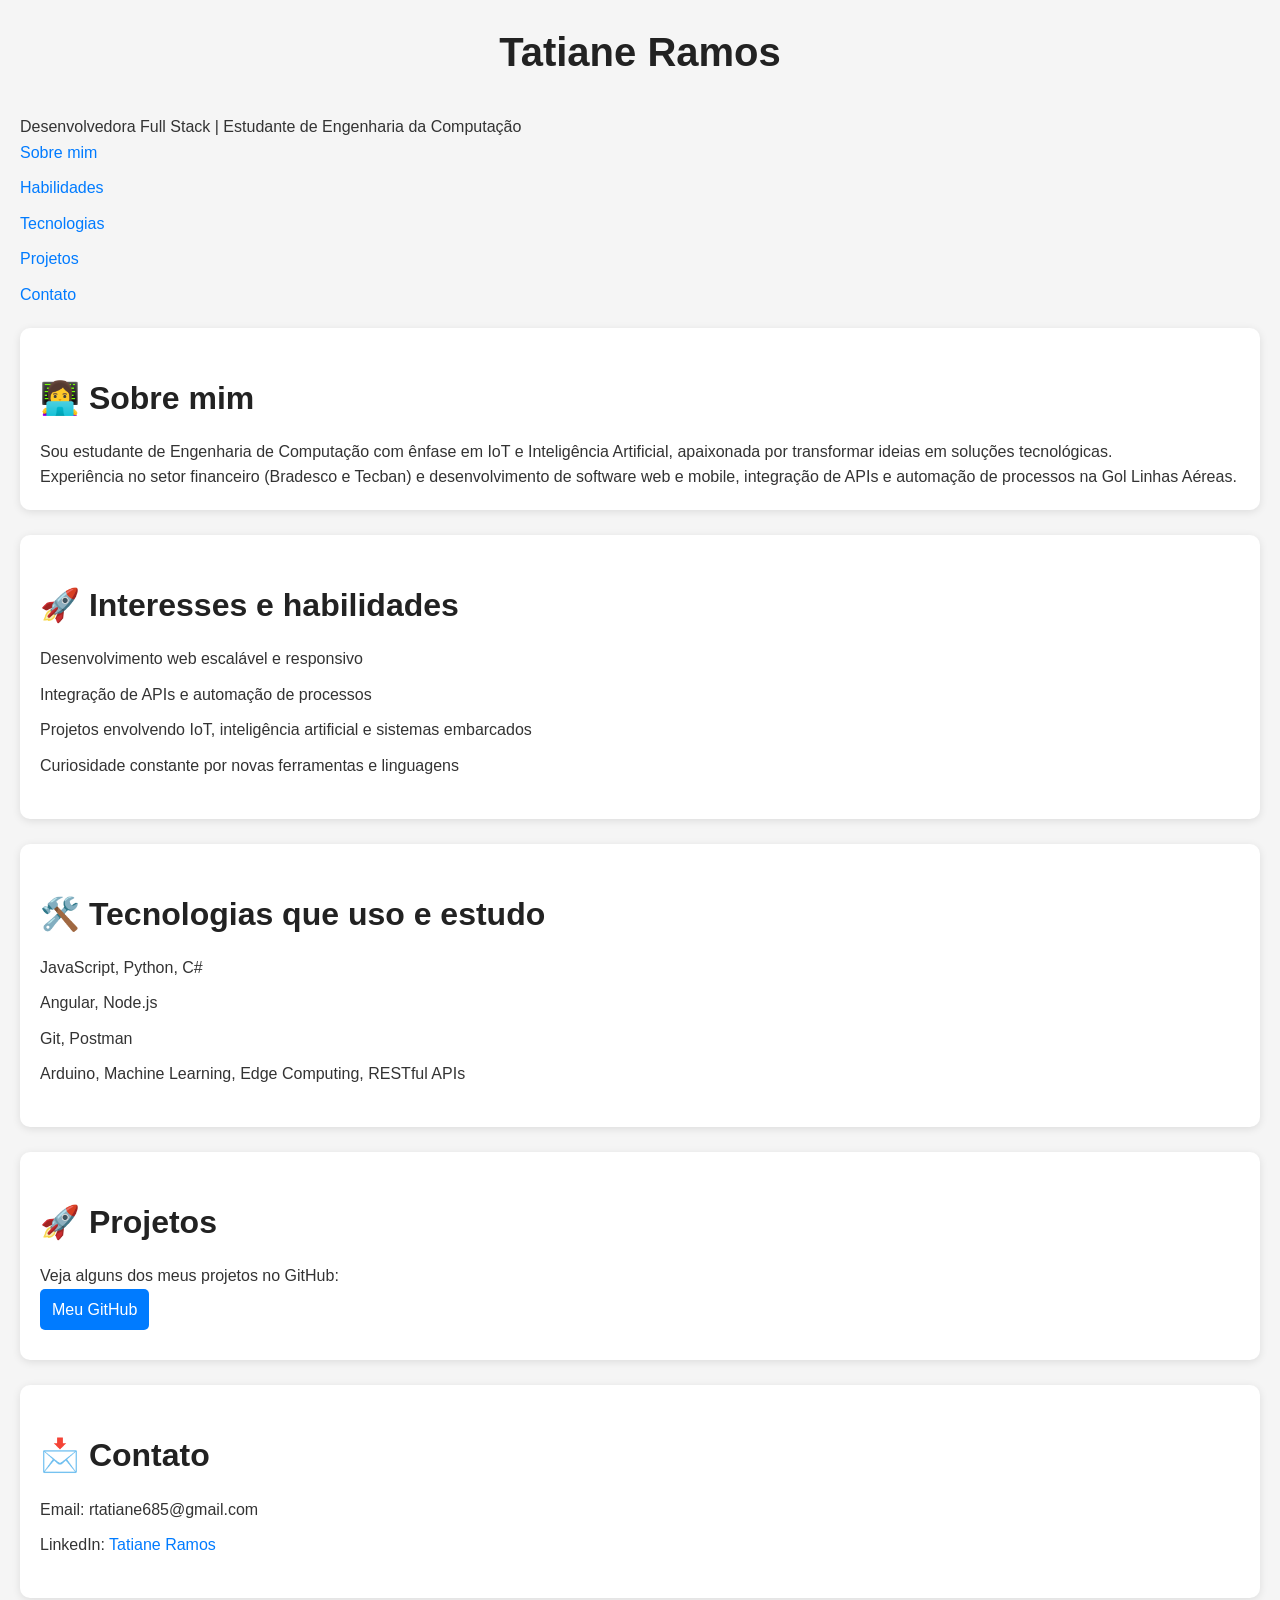
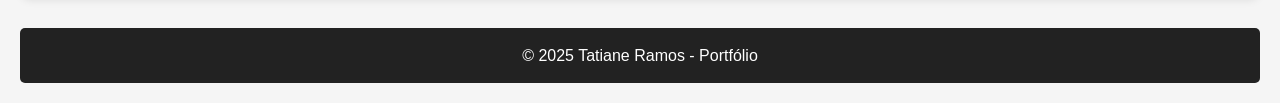
==== portfolio/index.html @ bcfb925c "Corrigindo portfólio: adicionando arquivos diretamente" ====
<!DOCTYPE html>
<html lang="pt-BR">
<head>
    <meta charset="UTF-8">
    <meta name="viewport" content="width=device-width, initial-scale=1.0">
    <title>Portfólio - Tatiane Ramos</title>
    <link rel="stylesheet" href="style.css">
</head>
<body>
    <header>
        <h1>Tatiane Ramos</h1>
        <p>Desenvolvedora Full Stack | Estudante de Engenharia da Computação</p>
    </header>

    <nav>
        <ul>
            <li><a href="#sobre">Sobre mim</a></li>
            <li><a href="#habilidades">Habilidades</a></li>
            <li><a href="#tecnologias">Tecnologias</a></li>
            <li><a href="#projetos">Projetos</a></li>
            <li><a href="#contato">Contato</a></li>
        </ul>
    </nav>

    <section id="sobre">
        <h2>👩‍💻 Sobre mim</h2>
        <p>Sou estudante de Engenharia de Computação com ênfase em IoT e Inteligência Artificial, apaixonada por transformar ideias em soluções tecnológicas.</p>
        <p>Experiência no setor financeiro (Bradesco e Tecban) e desenvolvimento de software web e mobile, integração de APIs e automação de processos na Gol Linhas Aéreas.</p>
    </section>

    <section id="habilidades">
        <h2>🚀 Interesses e habilidades</h2>
        <ul>
            <li>Desenvolvimento web escalável e responsivo</li>
            <li>Integração de APIs e automação de processos</li>
            <li>Projetos envolvendo IoT, inteligência artificial e sistemas embarcados</li>
            <li>Curiosidade constante por novas ferramentas e linguagens</li>
        </ul>
    </section>

    <section id="tecnologias">
        <h2>🛠️ Tecnologias que uso e estudo</h2>
        <ul>
            <li>JavaScript, Python, C#</li>
            <li>Angular, Node.js</li>
            <li>Git, Postman</li>
            <li>Arduino, Machine Learning, Edge Computing, RESTful APIs</li>
        </ul>
    </section>

    <section id="projetos">
        <h2>🚀 Projetos</h2>
        <p>Veja alguns dos meus projetos no GitHub:</p>
        <a href="https://github.com/tatiane2022" target="_blank">Meu GitHub</a>
    </section>

    <section id="contato">
        <h2>📩 Contato</h2>
        <ul>
            <li>Email: rtatiane685@gmail.com</li>
            <li>LinkedIn: <a href="https://www.linkedin.com/in/ramos-tatiane/" target="_blank">Tatiane Ramos</a></li>
        </ul>
    </section>

    <footer>
        <p>© 2025 Tatiane Ramos - Portfólio</p>
    </footer>
</body>
</html>
---- portfolio/style.css ----
/* Reset básico */
* {
  margin: 0;
  padding: 0;
  box-sizing: border-box;
  font-family: 'Segoe UI', Tahoma, Geneva, Verdana, sans-serif;
}

/* Corpo da página */
body {
  background-color: #f5f5f5;
  color: #333;
  line-height: 1.6;
  padding: 20px;
}

/* Cabeçalho */
h1, h2, h3, h4 {
  margin-bottom: 15px;
  color: #222;
}

h1 {
  font-size: 2.5rem;
  text-align: center;
  margin-bottom: 30px;
}

h2 {
  font-size: 2rem;
  margin-top: 25px;
}

/* Links */
a {
  color: #007bff;
  text-decoration: none;
}

a:hover {
  text-decoration: underline;
}

/* Sumário */
ul {
  list-style: none;
  margin-bottom: 20px;
}

ul li {
  margin-bottom: 10px;
}

/* Seções */
section {
  background-color: #fff;
  padding: 20px;
  margin-bottom: 25px;
  border-radius: 10px;
  box-shadow: 0 2px 8px rgba(0,0,0,0.1);
}

/* Projetos */
section#projetos a {
  display: inline-block;
  margin-right: 15px;
  margin-bottom: 10px;
  background-color: #007bff;
  color: #fff;
  padding: 8px 12px;
  border-radius: 5px;
  transition: background 0.3s;
}

section#projetos a:hover {
  background-color: #0056b3;
}

/* Contato */
section#contato p, section#contato a {
  margin-bottom: 10px;
}

/* Footer */
footer {
  text-align: center;
  margin-top: 30px;
  padding: 15px 0;
  background-color: #222;
  color: #fff;
  border-radius: 5px;
}

/* Responsividade */
@media (max-width: 768px) {
  body {
    padding: 10px;
  }

  h1 {
    font-size: 2rem;
  }

  h2 {
    font-size: 1.5rem;
  }

  section {
    padding: 15px;
  }
}
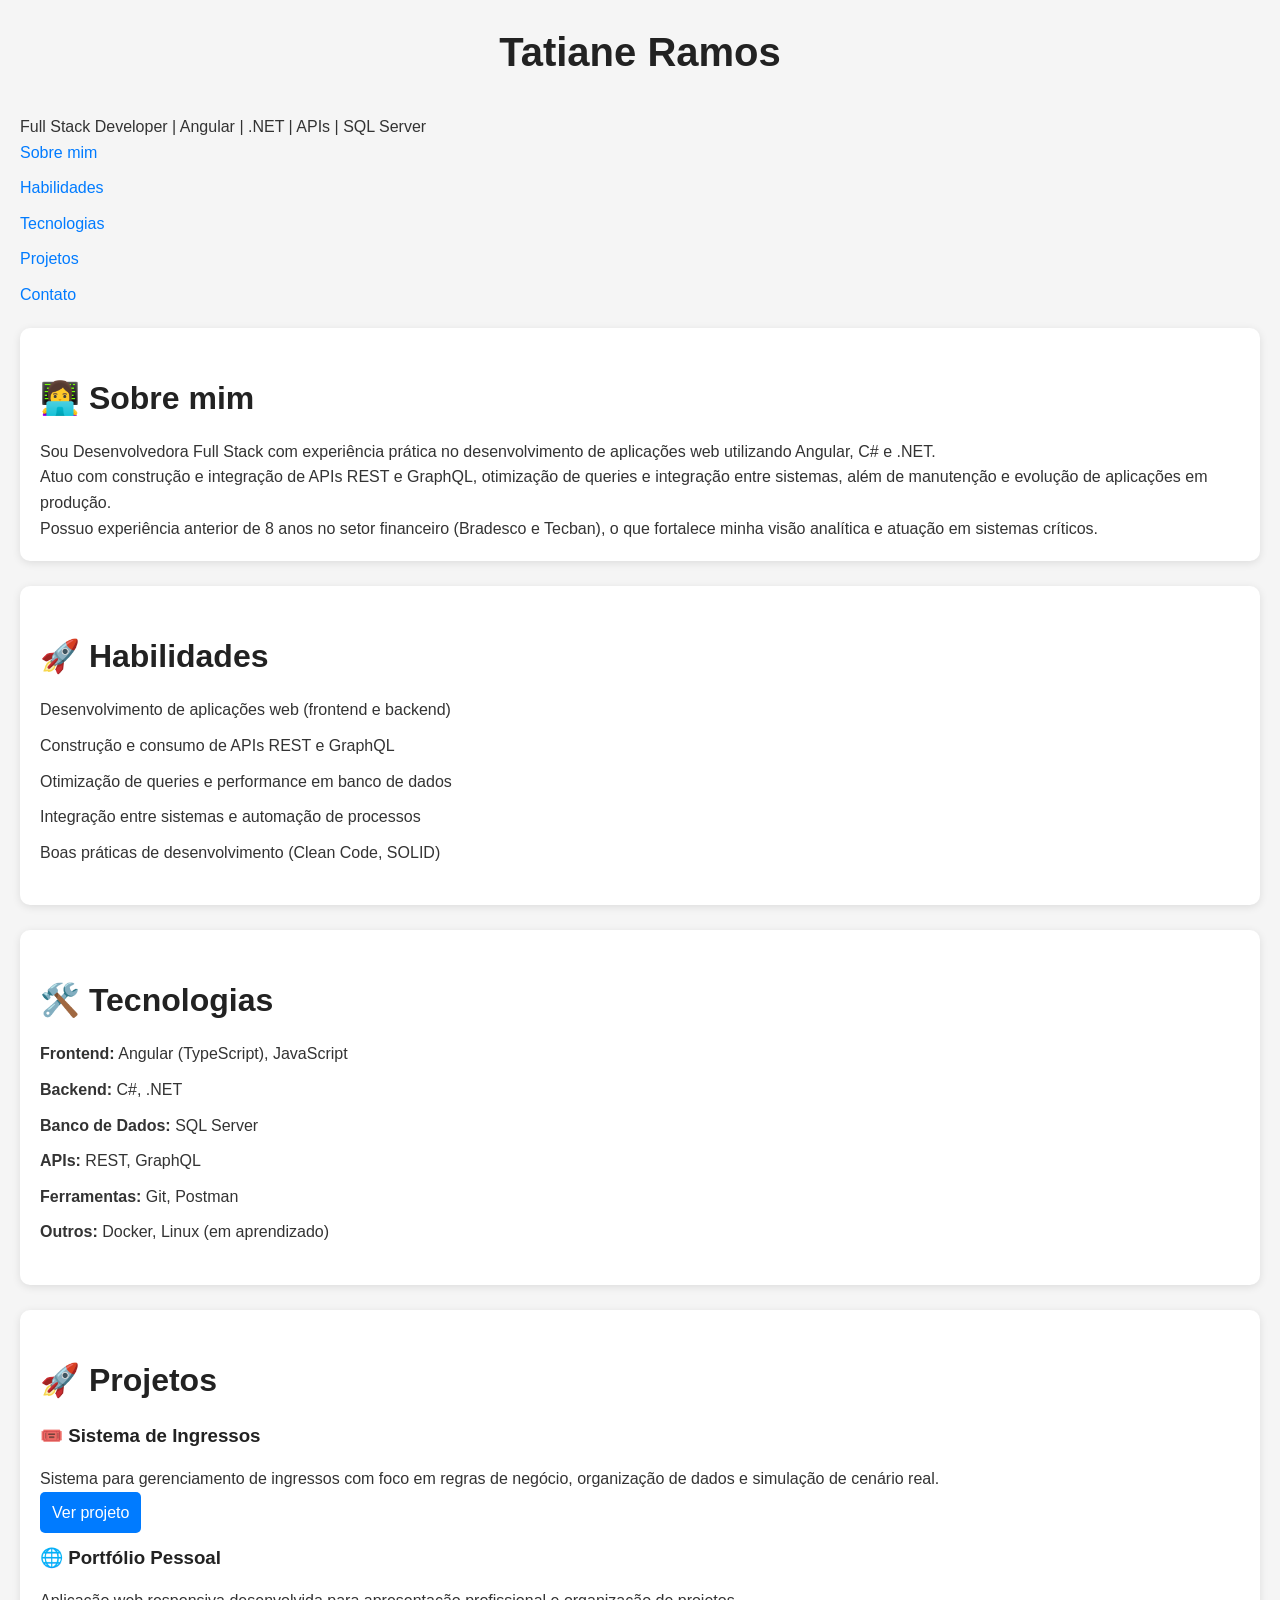
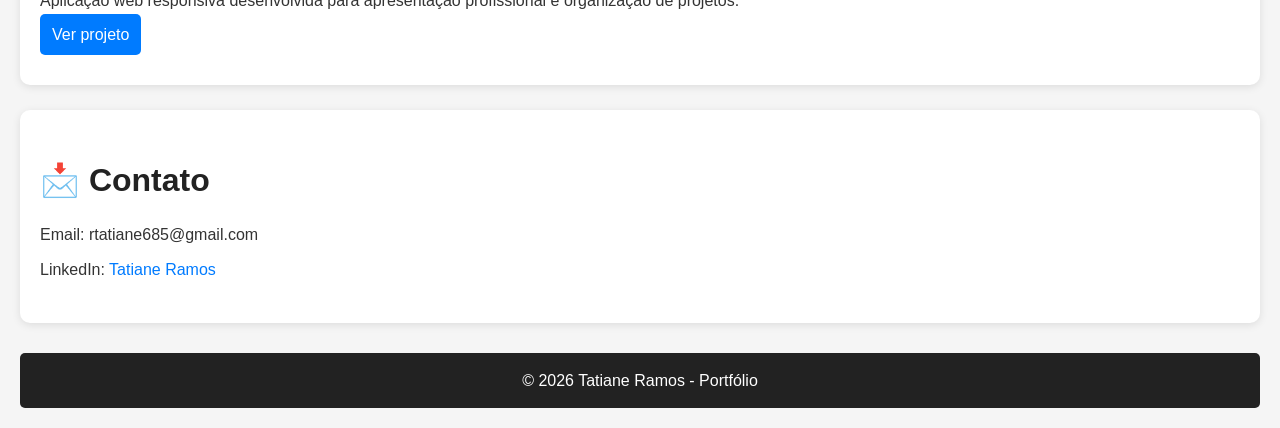
==== commit 56a3ce94: "feat: improve portfolio content and structure Refatoração do conteúdo do portfólio para melhorar pos" ====
--- a/portfolio/index.html
+++ b/portfolio/index.html
@@ -7,9 +7,10 @@
     <link rel="stylesheet" href="style.css">
 </head>
 <body>
+
     <header>
         <h1>Tatiane Ramos</h1>
-        <p>Desenvolvedora Full Stack | Estudante de Engenharia da Computação</p>
+        <p>Full Stack Developer | Angular | .NET | APIs | SQL Server</p>
     </header>
 
     <nav>
@@ -24,34 +25,49 @@
 
     <section id="sobre">
         <h2>👩‍💻 Sobre mim</h2>
-        <p>Sou estudante de Engenharia de Computação com ênfase em IoT e Inteligência Artificial, apaixonada por transformar ideias em soluções tecnológicas.</p>
-        <p>Experiência no setor financeiro (Bradesco e Tecban) e desenvolvimento de software web e mobile, integração de APIs e automação de processos na Gol Linhas Aéreas.</p>
+        <p>Sou Desenvolvedora Full Stack com experiência prática no desenvolvimento de aplicações web utilizando Angular, C# e .NET.</p>
+        <p>Atuo com construção e integração de APIs REST e GraphQL, otimização de queries e integração entre sistemas, além de manutenção e evolução de aplicações em produção.</p>
+        <p>Possuo experiência anterior de 8 anos no setor financeiro (Bradesco e Tecban), o que fortalece minha visão analítica e atuação em sistemas críticos.</p>
     </section>
 
     <section id="habilidades">
-        <h2>🚀 Interesses e habilidades</h2>
+        <h2>🚀 Habilidades</h2>
         <ul>
-            <li>Desenvolvimento web escalável e responsivo</li>
-            <li>Integração de APIs e automação de processos</li>
-            <li>Projetos envolvendo IoT, inteligência artificial e sistemas embarcados</li>
-            <li>Curiosidade constante por novas ferramentas e linguagens</li>
+            <li>Desenvolvimento de aplicações web (frontend e backend)</li>
+            <li>Construção e consumo de APIs REST e GraphQL</li>
+            <li>Otimização de queries e performance em banco de dados</li>
+            <li>Integração entre sistemas e automação de processos</li>
+            <li>Boas práticas de desenvolvimento (Clean Code, SOLID)</li>
         </ul>
     </section>
 
     <section id="tecnologias">
-        <h2>🛠️ Tecnologias que uso e estudo</h2>
+        <h2>🛠️ Tecnologias</h2>
         <ul>
-            <li>JavaScript, Python, C#</li>
-            <li>Angular, Node.js</li>
-            <li>Git, Postman</li>
-            <li>Arduino, Machine Learning, Edge Computing, RESTful APIs</li>
+            <li><strong>Frontend:</strong> Angular (TypeScript), JavaScript</li>
+            <li><strong>Backend:</strong> C#, .NET</li>
+            <li><strong>Banco de Dados:</strong> SQL Server</li>
+            <li><strong>APIs:</strong> REST, GraphQL</li>
+            <li><strong>Ferramentas:</strong> Git, Postman</li>
+            <li><strong>Outros:</strong> Docker, Linux (em aprendizado)</li>
         </ul>
     </section>
 
     <section id="projetos">
         <h2>🚀 Projetos</h2>
-        <p>Veja alguns dos meus projetos no GitHub:</p>
-        <a href="https://github.com/tatiane2022" target="_blank">Meu GitHub</a>
+
+        <div>
+            <h3>🎟️ Sistema de Ingressos</h3>
+            <p>Sistema para gerenciamento de ingressos com foco em regras de negócio, organização de dados e simulação de cenário real.</p>
+            <a href="https://github.com/tatiane2022/rockinrio-ticket-system" target="_blank">Ver projeto</a>
+        </div>
+
+        <div>
+            <h3>🌐 Portfólio Pessoal</h3>
+            <p>Aplicação web responsiva desenvolvida para apresentação profissional e organização de projetos.</p>
+            <a href="https://tatiane2022.github.io/portfolio" target="_blank">Ver projeto</a>
+        </div>
+
     </section>
 
     <section id="contato">
@@ -63,7 +79,8 @@
     </section>
 
     <footer>
-        <p>© 2025 Tatiane Ramos - Portfólio</p>
+        <p>© 2026 Tatiane Ramos - Portfólio</p>
     </footer>
+
 </body>
-</html>+</html>
